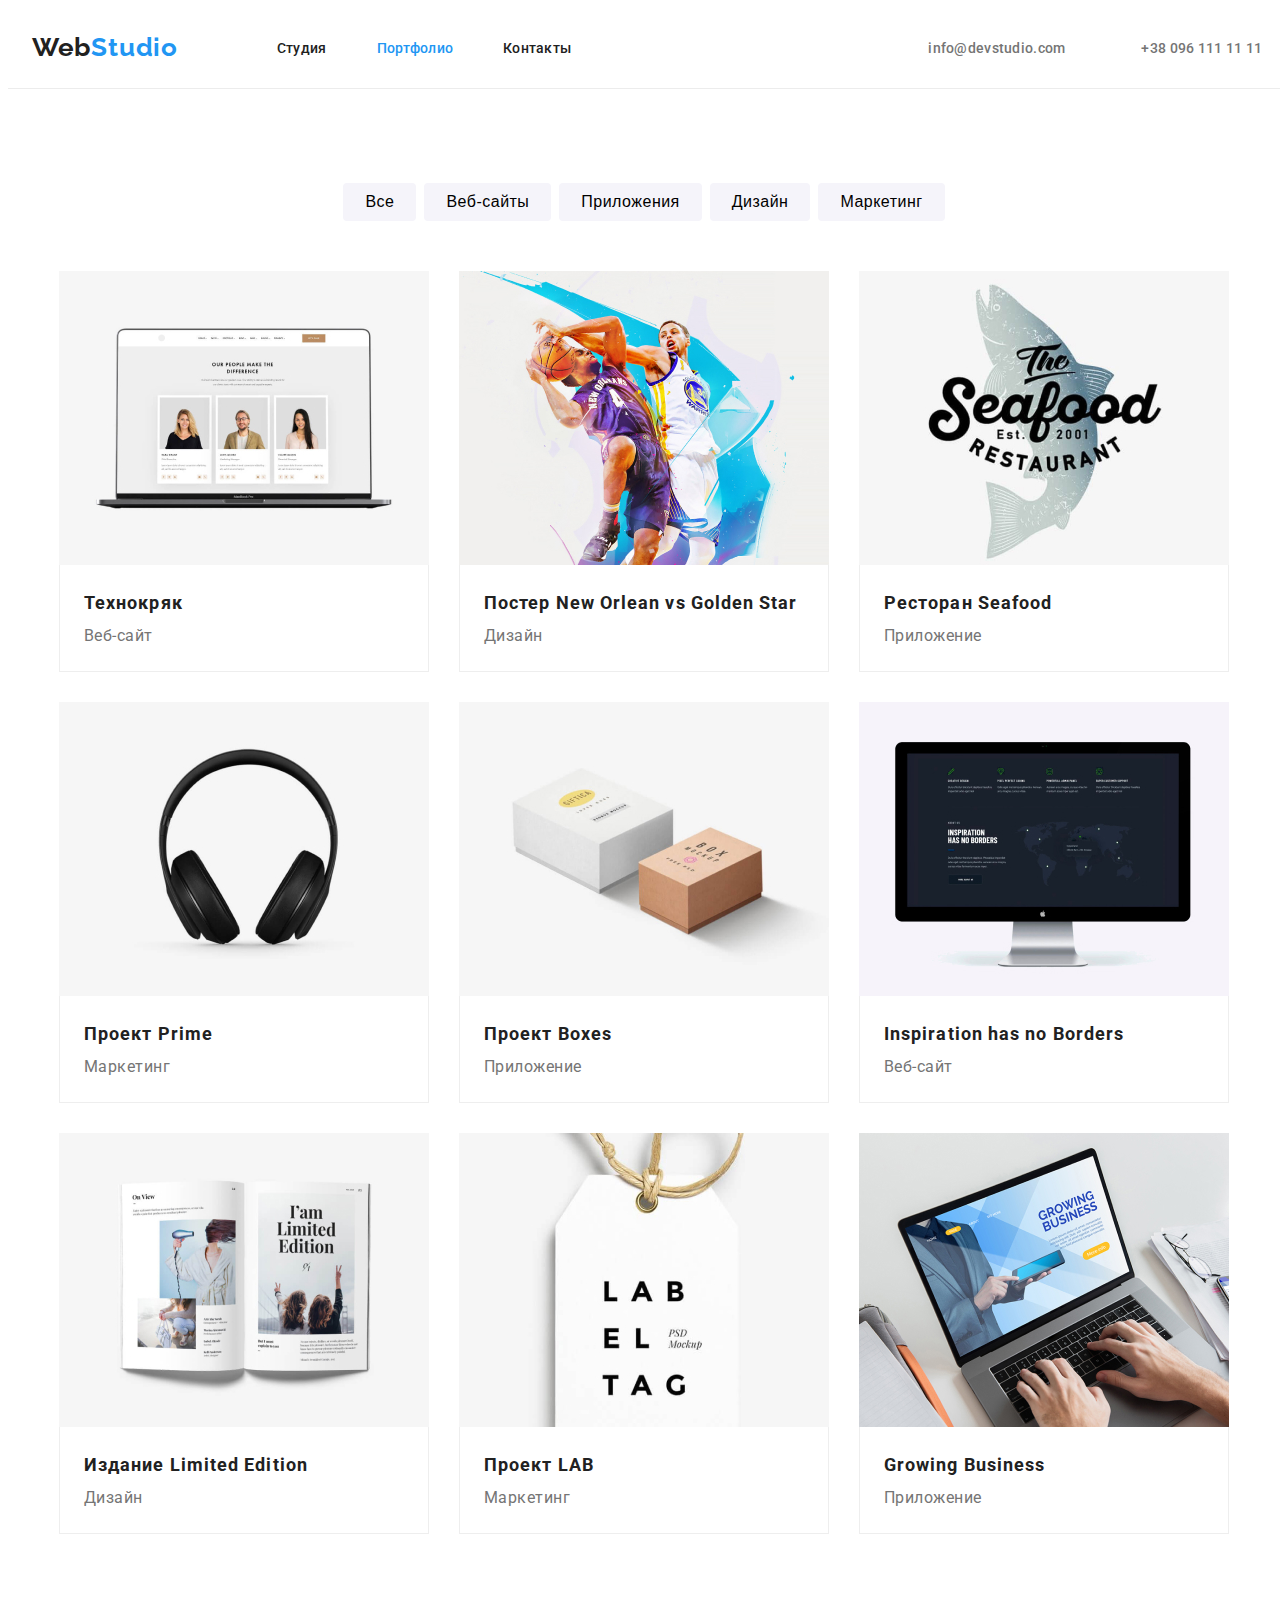
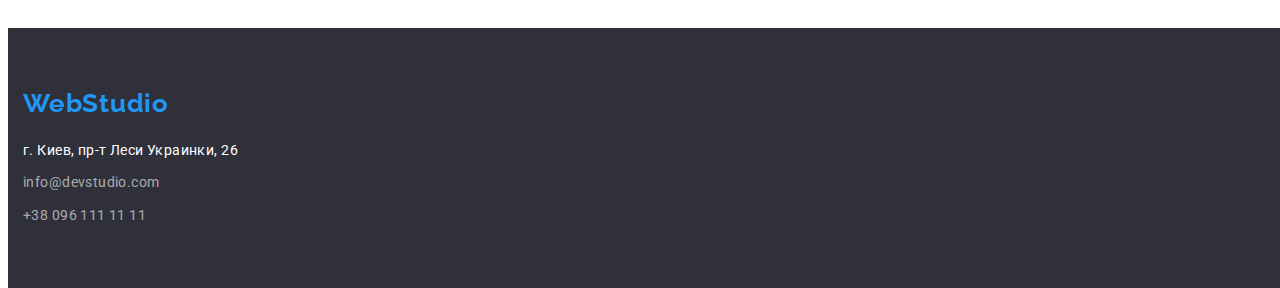
==== portfolio.html @ 8d71e58d "ДЗ№4" ====
<!DOCTYPE html>
<html lang="en">

<head>
    <meta charset="UTF-8">
    <meta http-equiv="X-UA-Compatible" content="IE=edge">
    <meta name="viewport" content="width=device-width, initial-scale=1.0">
    <title>WebStudio</title>
    <link rel="preconnect" href="https://fonts.gstatic.com">
    <link
        href="https://fonts.googleapis.com/css2?family=Raleway:wght@700&family=Roboto:wght@400;500;700;900&display=swap"
        rel="stylesheet">
    <link rel="stylesheet" href="https://cdnjs.cloudflare.com/ajax/libs/modern-normalize/1.0.0/modern-normalize.min.css"
        integrity="sha512-ISS7cAi1PEhQ8jnbJpJZMd29NlhNj4AWYyLOSp2CE/CsHxTCu+r+t0D2yoJudVrd0/8fTVPUVDzY5Tvli75u/g=="
        crossorigin="anonymous" referrerpolicy="no-referrer" />
    <link rel="stylesheet" href="./css/style.css">
</head>

<body>
   <div class="page">
    <header class="header">
        <!-- <div class="container-header"> -->
            <a class="logo-link link" href="./index.html"><span class="logo-web">Web</span>Studio</a>
            <nav class="navigation">
                <ul class="nav-list list">
                    <li class="list-item">
                        <a class="nav-list-item link" href="./index.html">Студия</a>
                    </li>
                    <li class="list-item">
                        <a class="nav-list-item link current" href="./portfolio.html">Портфолио</a>
                    </li>
                    <li class="list-item">
                        <a class="nav-list-item link" href="#">Контакты</a>
                    </li>
                </ul>
            </nav>
            <ul class="contact-list list">
                <li class="contact-list-item">
                    <a class="contact-list-item-link link" href="mailto:info@devstudio.com"
                        lang="en">info@devstudio.com</a>
                </li>
                <li class="contact-list-item">
                    <a class="contact-list-item-link link" href="tel:+380961111111">+38 096 111 11 11</a>
                </li>
            </ul>
        <!-- </div> -->
    </header>    
    <main class="main"> 
        <!-- <div class="container-main">              -->
                <ul class="filter-list list">
                    <li class="filter-list-item">
                        <button class="filter-text btn" type="button">Все</button>
                    </li>
                    <li class="filter-list-item">
                        <button class="filter-text btn" type="button">Веб-сайты</button>
                    </li>
                    <li class="filter-list-item">
                        <button class="filter-text btn" type="button">Приложения</button>
                    </li>
                    <li class="filter-list-item">
                        <button class="filter-text btn" type="button">Дизайн</button>
                    </li>
                    <li class="filter-list-item">
                        <button class="filter-text btn" type="button">Маркетинг</button>
                    </li>
                </ul>             
        <ul class="project-list list">
            <li class="project-list-item">
                <img src="./images/portfolio/tehno.jpg" alt="open page laptop" width="370" height="294">
                <div class="container-card">
                    <h3 class="project-list-title">Технокряк</h3>
                    <p class="project-list-text">Веб-сайт</p>
                </div>
            </li>
            <li class="project-list-item">
                <img src="./images/portfolio/poster.jpg" alt="basketball player with ball" width="370" height="294">
                <div class="container-card">
                    <h3 class="project-list-title">Постер New Orlean vs Golden Star</h3>
                    <p class="project-list-text">Дизайн</p>
                </div>
            </li>
            <li class="project-list-item">
                <img src="./images/portfolio/restoraunt.jpg" alt="restoraunt logo Seafood" width="370" height="294">
                <div class="container-card">
                    <h3 class="project-list-title">Ресторан Seafood</h3>
                    <p class="project-list-text">Приложение</p>
                </div>
            </li>
            <li class="project-list-item">
                <img src="./images/portfolio/prime.jpg" alt="headphones" width="370" height="294">
                <div class="container-card">
                    <h3 class="project-list-title">Проект Prime</h3>
                    <p class="project-list-text">Маркетинг</p>
                </div>
            </li>
            <li class="project-list-item">
                <img src="./images/portfolio/boxes.jpg" alt="boxes" width="370" height="294">
                <div class="container-card">
                    <h3 class="project-list-title">Проект Boxes</h3>
                    <p class="project-list-text">Приложение</p>
                </div>
            </li>
            <li class="project-list-item">
                <img src="./images/portfolio/inspiration.jpg" alt="open website" width="370" height="294">
                <div class="container-card">
                    <h3 class="project-list-title">Inspiration has no Borders</h3>
                    <p class="project-list-text">Веб-сайт</p>
                </div>
            </li>
            <li class="project-list-item">
                <img src="./images/portfolio/edition.jpg" alt="open magazine" width="370" height="294">
                <div class="container-card">
                    <h3 class="project-list-title">Издание Limited Edition</h3>
                    <p class="project-list-text">Дизайн</p>
                </div>
            </li>
            <li class="project-list-item">
                <img src="./images/portfolio/project.jpg" alt="marketing" width="370" height="294">
                <div class="container-card">
                    <h3 class="project-list-title">Проект LAB</h3>
                    <p class="project-list-text">Маркетинг</p>
                </div>
            </li>
            <li class="project-list-item">
                <img src="./images/portfolio/growing.jpg" alt="man working with laptop" width="370" height="294">
                <div class="container-card">
                    <h3 class="project-list-title">Growing Business</h3>
                    <p class="project-list-text">Приложение</p>
                </div>
            </li>
        </ul> 
    <!-- </div>    -->
   </main>
    <footer class="footer">
        <!-- <div class="container-footer"> -->
        <a class="footer-logo-link link" href="./index.html">Web<span class="footer-web">Studio</span></a>
        <address>
            <p class="addres">г. Киев, пр-т Леси Украинки, 26</p>
        </address>
        <ul class="footer-list list">
            <li class="footer-list-item">
                <a class="footer-list-item-link link" href="mailto:info@devstudio.com">info@devstudio.com</a>
            </li>
            <li class="footer-list-item">
                <a class="footer-list-item-link link" href="tel:+380961111111">+38 096 111 11 11</a>
            </li>
        </ul>
    <!-- </div> -->
    </footer>
   </div>
</body>

</html>
---- css/style.css ----
:root {
  /*background*/
  --c-white: #fff;
  --c-blue: #2196f3;
  --c-light: #eeeeee;
  --c-dark: #212121;
  --c-dark-blue: #2f303a;
  --c-light-grey: #e5e5e5;
  --c-grey: #f5f4fa;
  --btn: #188ce8;
  /*font*/

  --main-font: 'Raleway', sans-serif;

  /* text*/

  --txt-accent: #757575;
}
h1,
h2,
h3,
h4,
h5,
h6,
p {
  margin-top: 0;
  margin-bottom: 0;
}
ul,
ol {
  margin-top: 0;
  margin-bottom: 0;
  padding-left: 0;
}
img {
  display: block;
}

body {
  color: var(--c-dark);
  font-family: 'Roboto', sans-serif;
}
.page {
  position: absolute;
}

/*HEADER*/

.header {
  padding-left: 15px;
  padding-right: 15px;
  padding-top: 24px;
  padding-bottom: 25px;
  display: flex;
  justify-content: center;
  align-items: center;
  border-bottom: 1px solid #ececec;
}

.logo-link {
  display: inline-flex;
  font-family: 'Raleway', sans-serif;
  font-weight: 700;
  font-size: 26px;
  line-height: 1.19;
  letter-spacing: 0.03em;
  color: var(--c-blue);
  margin-right: 93px;
  padding: 0 6px;
}
.logo-web {
  color: var(--c-dark);
}
.nav-list {
  display: flex;
  margin-right: 331px;
}
.list-item:not(:last-child) {
  margin-right: 50px;
}
.nav-list-item {
  color: var(--c-dark);
  font-family: 'Roboto', sans-serif;
  font-weight: 500;
  font-size: 14px;
  line-height: 1.14;
  letter-spacing: 0.02em;
  width: 49px;
}

.nav-list-item.current {
  color: var(--c-blue);
}
.nav-list-item:hover,
.nav-list-item:focus {
  color: var(--c-blue);
}
.contact-list {
  display: inline-flex;
}
.contact-list-item:not(:last-child) {
  margin-right: 50px;
}
.contact-list-item-link::before{
  display: inline-flex;
  width: 16px;
  height: 12px;
  content: "";
  background-image: url('../images/sprite/symbol-defs#icon-envelop.svg');
  margin-right: 10px;
}
.contact-list-item-link {
  color: var(--txt-accent);
  font-weight: 500;
  font-size: 14px;
  line-height: 1.14;
  letter-spacing: 0.02em;
}
.contact-list-item-link:hover,
.contact-list-item-link:focus {
  color: var(--c-blue);
}
/*################################*/

/* HEADER PAGE*/

.header-page {
  background-color: var(--c-dark-blue);
  background-image: linear-gradient(
      rgba(47, 48, 58, 0.4),
      rgba(47, 48, 58, 0.4)
    ),
    url('../images/bg.jpg');
  background-position: center;
  background-size: cover;
  background-repeat: no-repeat;
  min-width: 1600px;

  text-align: center;
  padding-top: 200px;
  padding-bottom: 200px;
}
.header-page-btn {
  font-weight: 700;
  font-size: 16px;
  line-height: 1.87;
  align-items: center;
  text-align: center;
  letter-spacing: 0.06em;
  background-color: var(--c-blue);
  color: var(--c-white);
  width: 200px;
  height: 50px;
  box-shadow: 0px 4px 4px rgba(0, 0, 0, 0.15);
}
.header-page-text {
  font-weight: 900;
  font-size: 44px;
  line-height: 1.36;
  text-align: center;
  letter-spacing: 0.06em;
  text-transform: uppercase;
  color: var(--c-white);
  margin-bottom: 30px;
}
/*##################################*/

/*COMPONENTS*/

.list {
  list-style: none;
}
.link {
  text-decoration: none;
}
.btn {
  cursor: pointer;
  border: none;
  border-radius: 4px;
}
.btn:hover,
.btn:focus {
  background-color: var(--btn);
  color: var(--c-white);
}
/*####################################*/

/* FEATURES */

.features {
  display: flex;
  justify-content: center;
  padding-top: 94px;
  padding-bottom: 94px;
  padding-left: 15px;
  padding-right: 15px;
}
.feature-list {
  display: inline-flex;
}
.feature-list-item {
  width: 270px;
  box-sizing: border-box;
}
.feature-list-item:not(:last-child) {
  margin-right: 30px;
}
.feature-subtitle {
  font-weight: 700;
  font-size: 14px;
  line-height: 1.14;
  letter-spacing: 0.03em;
  text-transform: uppercase;
  margin-bottom: 10px;
}
.feature-subtitle-text {
  font-size: 14px;
  line-height: 1.71;
  letter-spacing: 0.03em;
  color: var(--txt-accent);
}
/*################################*/

/* SPECIFICATION */

.specification {
  padding-bottom: 94px;
  padding-left: 15px;
  padding-right: 15px;
}
.specification-list {
  display: flex;
  justify-content: center;
}
.specification-list-item:not(:last-child) {
  margin-right: 30px;
}
.specification-title {
  font-weight: 700;
  font-size: 36px;
  line-height: 1.67;
  text-align: center;
  letter-spacing: 0.03em;
  margin-bottom: 50px;
}
/*###################################*/

/* TEAM */

.team-container {
  background-color: var(--c-grey);
  padding-top: 94px;
  padding-bottom: 94px;
  padding-left: 15px;
  padding-right: 15px;
}
.team-list {
  display: flex;
  justify-content: center;
}
.team-title {
  font-weight: 700;
  font-size: 36px;
  line-height: 1.67;
  text-align: center;
  letter-spacing: 0.03em;
  margin-bottom: 50px;
}
.team-list-item:not(:last-child) {
  margin-right: 30px;
}
.team-list-item {
  width: 270px;
  box-shadow: 0 4px 8px 0 rgba(0, 0, 0, 0.2);
  transition: 0.3s;
  border-radius: 4px;
}
.team-list-item-card {
  box-sizing: border-box;
  padding: 30px 32px;
}
.team-list-item-title {
  font-weight: 500;
  font-size: 16px;
  line-height: 19px;
  text-align: center;
  letter-spacing: 0.03em;
  margin-bottom: 10px;
}
.team-list-item-text {
  font-size: 16px;
  line-height: 19px;
  text-align: center;
  letter-spacing: 0.03em;
  color: var(--txt-accent);
}
/*#############################*/

/*FOOTER*/

.footer {
  background-color: var(--c-dark-blue);
  padding-bottom: 60px;
  padding-top: 60px;
  padding-left: 15px;
  padding-right: 15px;
  box-sizing: border-box;
}
.footer-logo-link {
  font-family: 'Raleway', sans-serif;
  font-weight: 700;
  font-size: 26px;
  line-height: 1.19;
  letter-spacing: 0.03em;
  color: var(--c-blue);
  margin-bottom: 20px;
  display: flex;
}
.footer-list-item:not(:last-child) {
  margin-bottom: 9px;
}
.footer-list-item-link {
  font-family: 'Roboto', sans-serif;
  font-size: 14px;
  line-height: 1.71;
  letter-spacing: 0.03em;
  color: rgba(255, 255, 255, 0.6);
}
.footer-list-item-link:hover,
.footer-list-item-link:focus {
  color: var(--c-blue);
}
.footer-web {
  color: var(--txt-c-white);
}
.addres {
  font-family: 'Roboto', sans-serif;
  font-style: normal;
  font-size: 14px;
  line-height: 1.71;
  letter-spacing: 0.03em;
  color: var(--c-white);
  margin-bottom: 9px;
}
/*#############################*/

/*  PORTFOLIO  */

.main {
  padding-left: 15px;
  padding-right: 15px;
  padding-top: 94px;
  padding-bottom: 94px;
}
/* FILTERS */

.filter-list {
  display: flex;
  justify-content: center;
  margin-bottom: 50px;
}
.filter-list-item {
  display: flex;
}
.filter-list-item:not(:last-child) {
  margin-right: 8px;
}
.filter-text {
  font-weight: 500;
  font-size: 16px;
  line-height: 1.62;
  text-align: center;
  letter-spacing: 0.03em;
  background-color: var(--c-grey);
  padding: 6px 22px;
}
/*#####################*/

/* PROJECT */

.project-list {
  display: flex;
  flex-wrap: wrap;
  justify-content: center;
}
.project-list-item:not(:nth-child(3n)) {
  margin-right: 30px;
}
.project-list-item:not(:nth-last-child(-n + 3)) {
  margin-bottom: 30px;
}
.container-card {
  padding: 20px 24px;
  border-bottom: 1px solid var(--c-light);
  border-left: 1px solid var(--c-light);
  border-right: 1px solid var(--c-light);
}
.project-list-title {
  font-weight: 700;
  font-size: 18px;
  line-height: 2;
  letter-spacing: 0.06em;
}
.project-list-text {
  font-size: 16px;
  line-height: 1.87;
  letter-spacing: 0.03em;
  color: var(--txt-accent);
}
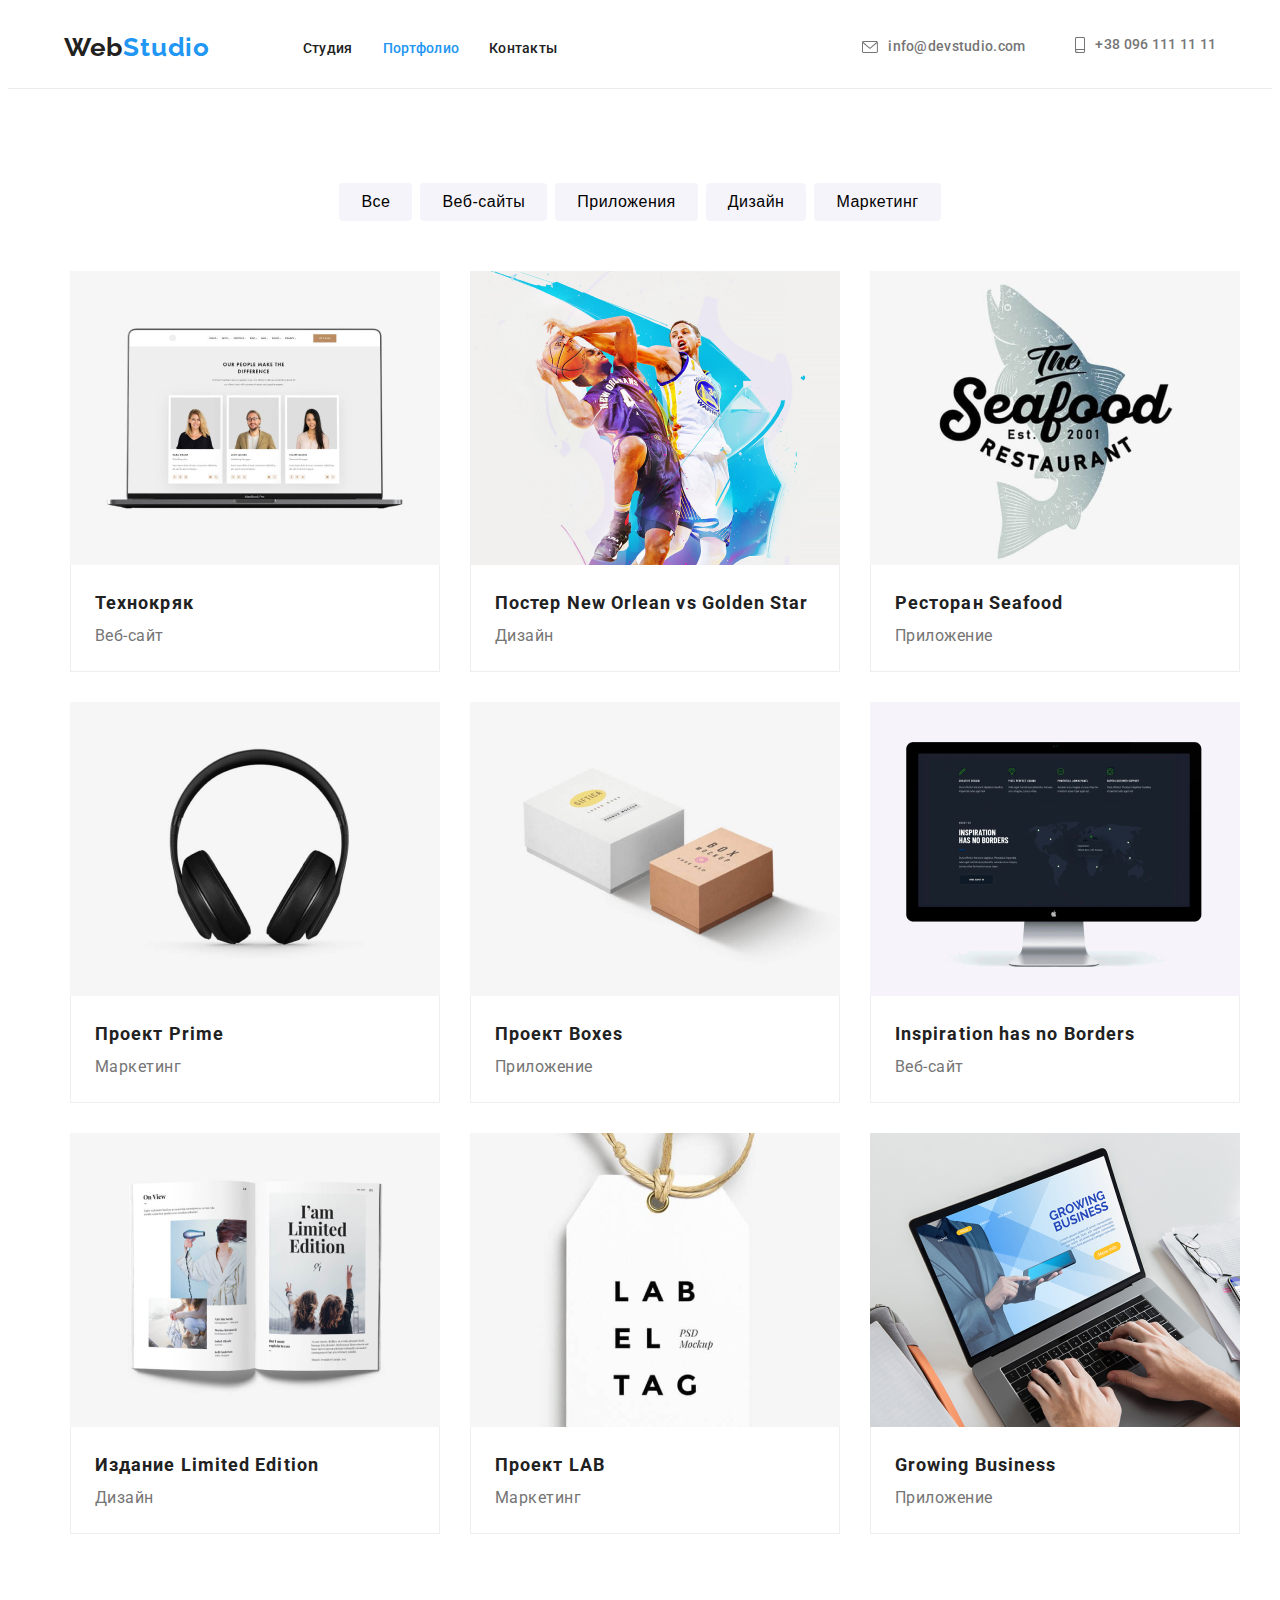
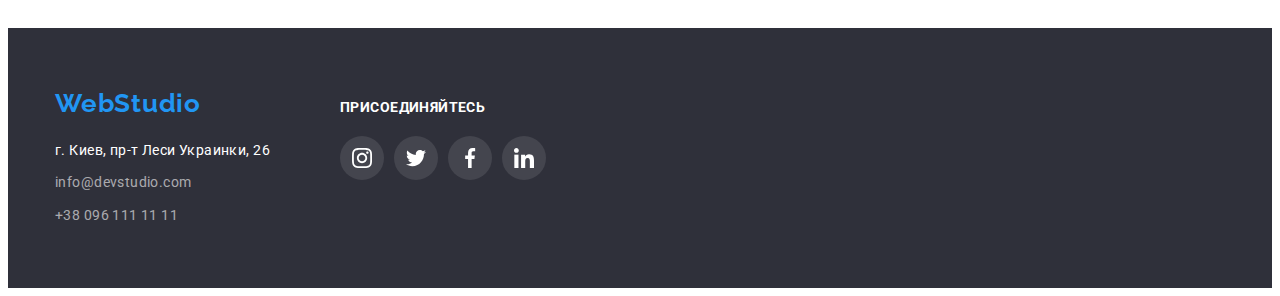
==== commit 3379e156: "ДЗ №4-1" ====
--- a/portfolio.html
+++ b/portfolio.html
@@ -17,9 +17,8 @@
 </head>
 
 <body>
-   <div class="page">
     <header class="header">
-        <!-- <div class="container-header"> -->
+        <div class="container container-header">
             <a class="logo-link link" href="./index.html"><span class="logo-web">Web</span>Studio</a>
             <nav class="navigation">
                 <ul class="nav-list list">
@@ -36,118 +35,158 @@
             </nav>
             <ul class="contact-list list">
                 <li class="contact-list-item">
-                    <a class="contact-list-item-link link" href="mailto:info@devstudio.com"
-                        lang="en">info@devstudio.com</a>
+                    <a class="contact-list-item-link link" href="mailto:info@devstudio.com" lang="en">
+                        <svg class="contact-list-item-link-icon icon-envelope">
+                            <use href="./images/sprite/sprite.svg#icon-envelope"></use>
+                        </svg>
+                        info@devstudio.com</a>
                 </li>
                 <li class="contact-list-item">
-                    <a class="contact-list-item-link link" href="tel:+380961111111">+38 096 111 11 11</a>
+                    <a class="contact-list-item-link link" href="tel:+380961111111">
+                        <svg class="contact-list-item-link-icon icon-smartphone">
+                            <use href="./images/sprite/sprite.svg#icon-smartphone"></use>
+                        </svg>
+                        +38 096 111 11 11</a>
+                </li>
+        </div>
+    </header>
+    <main class="main">
+        <div class="container container-main">
+            <ul class="filter-list list">
+                <li class="filter-list-item">
+                    <button class="filter-text btn" type="button">Все</button>
+                </li>
+                <li class="filter-list-item">
+                    <button class="filter-text btn" type="button">Веб-сайты</button>
+                </li>
+                <li class="filter-list-item">
+                    <button class="filter-text btn" type="button">Приложения</button>
+                </li>
+                <li class="filter-list-item">
+                    <button class="filter-text btn" type="button">Дизайн</button>
+                </li>
+                <li class="filter-list-item">
+                    <button class="filter-text btn" type="button">Маркетинг</button>
                 </li>
             </ul>
-        <!-- </div> -->
-    </header>    
-    <main class="main"> 
-        <!-- <div class="container-main">              -->
-                <ul class="filter-list list">
-                    <li class="filter-list-item">
-                        <button class="filter-text btn" type="button">Все</button>
+            <ul class="project-list list">
+                <li class="project-list-item">
+                    <img src="./images/portfolio/tehno.jpg" alt="open page laptop" width="370" height="294">
+                    <div class="container-card">
+                        <h3 class="project-list-title">Технокряк</h3>
+                        <p class="project-list-text">Веб-сайт</p>
+                    </div>
+                </li>
+                <li class="project-list-item">
+                    <img src="./images/portfolio/poster.jpg" alt="basketball player with ball" width="370" height="294">
+                    <div class="container-card">
+                        <h3 class="project-list-title">Постер New Orlean vs Golden Star</h3>
+                        <p class="project-list-text">Дизайн</p>
+                    </div>
+                </li>
+                <li class="project-list-item">
+                    <img src="./images/portfolio/restoraunt.jpg" alt="restoraunt logo Seafood" width="370" height="294">
+                    <div class="container-card">
+                        <h3 class="project-list-title">Ресторан Seafood</h3>
+                        <p class="project-list-text">Приложение</p>
+                    </div>
+                </li>
+                <li class="project-list-item">
+                    <img src="./images/portfolio/prime.jpg" alt="headphones" width="370" height="294">
+                    <div class="container-card">
+                        <h3 class="project-list-title">Проект Prime</h3>
+                        <p class="project-list-text">Маркетинг</p>
+                    </div>
+                </li>
+                <li class="project-list-item">
+                    <img src="./images/portfolio/boxes.jpg" alt="boxes" width="370" height="294">
+                    <div class="container-card">
+                        <h3 class="project-list-title">Проект Boxes</h3>
+                        <p class="project-list-text">Приложение</p>
+                    </div>
+                </li>
+                <li class="project-list-item">
+                    <img src="./images/portfolio/inspiration.jpg" alt="open website" width="370" height="294">
+                    <div class="container-card">
+                        <h3 class="project-list-title">Inspiration has no Borders</h3>
+                        <p class="project-list-text">Веб-сайт</p>
+                    </div>
+                </li>
+                <li class="project-list-item">
+                    <img src="./images/portfolio/edition.jpg" alt="open magazine" width="370" height="294">
+                    <div class="container-card">
+                        <h3 class="project-list-title">Издание Limited Edition</h3>
+                        <p class="project-list-text">Дизайн</p>
+                    </div>
+                </li>
+                <li class="project-list-item">
+                    <img src="./images/portfolio/project.jpg" alt="marketing" width="370" height="294">
+                    <div class="container-card">
+                        <h3 class="project-list-title">Проект LAB</h3>
+                        <p class="project-list-text">Маркетинг</p>
+                    </div>
+                </li>
+                <li class="project-list-item">
+                    <img src="./images/portfolio/growing.jpg" alt="man working with laptop" width="370" height="294">
+                    <div class="container-card">
+                        <h3 class="project-list-title">Growing Business</h3>
+                        <p class="project-list-text">Приложение</p>
+                    </div>
+                </li>
+            </ul>
+        </div>
+    </main>
+    <footer class="footer">
+        <div class="container container-footer">
+            <div class="container-addres-contact">
+                <a class="footer-logo-link link" href="./index.html">Web<span class="footer-web">Studio</span></a>
+                <address>
+                    <p class="addres">г. Киев, пр-т Леси Украинки, 26</p>
+                </address>
+                <ul class="footer-list list">
+                    <li class="footer-list-item">
+                        <a class="footer-list-item-link link" href="mailto:info@devstudio.com">info@devstudio.com</a>
                     </li>
-                    <li class="filter-list-item">
-                        <button class="filter-text btn" type="button">Веб-сайты</button>
+                    <li class="footer-list-item">
+                        <a class="footer-list-item-link link" href="tel:+380961111111">+38 096 111 11 11</a>
                     </li>
-                    <li class="filter-list-item">
-                        <button class="filter-text btn" type="button">Приложения</button>
+                </ul>
+            </div>
+            <div class="container-footer-social">
+                <h3 class="footer-social-title">присоединяйтесь</h3>
+                <ul class="footer-social-list list">
+                    <li class="footer-social-list-item">
+                        <a href="" class="footer-social-list-item-link link">
+                            <svg class="footer-social-list-item-link-icon">
+                                <use href="./images/sprite/sprite.svg#icon-instagram"></use>
+                            </svg>
+                        </a>
                     </li>
-                    <li class="filter-list-item">
-                        <button class="filter-text btn" type="button">Дизайн</button>
+                    <li class="footer-social-list-item">
+                        <a href="" class="footer-social-list-item-link link">
+                            <svg class="footer-social-list-item-link-icon">
+                                <use href="./images/sprite/sprite.svg#icon-twitter"></use>
+                            </svg>
+                        </a>
                     </li>
-                    <li class="filter-list-item">
-                        <button class="filter-text btn" type="button">Маркетинг</button>
+                    <li class="footer-social-list-item">
+                        <a href="" class="footer-social-list-item-link link">
+                            <svg class="footer-social-list-item-link-icon">
+                                <use href="./images/sprite/sprite.svg#icon-facebook"></use>
+                            </svg>
+                        </a>
                     </li>
-                </ul>             
-        <ul class="project-list list">
-            <li class="project-list-item">
-                <img src="./images/portfolio/tehno.jpg" alt="open page laptop" width="370" height="294">
-                <div class="container-card">
-                    <h3 class="project-list-title">Технокряк</h3>
-                    <p class="project-list-text">Веб-сайт</p>
-                </div>
-            </li>
-            <li class="project-list-item">
-                <img src="./images/portfolio/poster.jpg" alt="basketball player with ball" width="370" height="294">
-                <div class="container-card">
-                    <h3 class="project-list-title">Постер New Orlean vs Golden Star</h3>
-                    <p class="project-list-text">Дизайн</p>
-                </div>
-            </li>
-            <li class="project-list-item">
-                <img src="./images/portfolio/restoraunt.jpg" alt="restoraunt logo Seafood" width="370" height="294">
-                <div class="container-card">
-                    <h3 class="project-list-title">Ресторан Seafood</h3>
-                    <p class="project-list-text">Приложение</p>
-                </div>
-            </li>
-            <li class="project-list-item">
-                <img src="./images/portfolio/prime.jpg" alt="headphones" width="370" height="294">
-                <div class="container-card">
-                    <h3 class="project-list-title">Проект Prime</h3>
-                    <p class="project-list-text">Маркетинг</p>
-                </div>
-            </li>
-            <li class="project-list-item">
-                <img src="./images/portfolio/boxes.jpg" alt="boxes" width="370" height="294">
-                <div class="container-card">
-                    <h3 class="project-list-title">Проект Boxes</h3>
-                    <p class="project-list-text">Приложение</p>
-                </div>
-            </li>
-            <li class="project-list-item">
-                <img src="./images/portfolio/inspiration.jpg" alt="open website" width="370" height="294">
-                <div class="container-card">
-                    <h3 class="project-list-title">Inspiration has no Borders</h3>
-                    <p class="project-list-text">Веб-сайт</p>
-                </div>
-            </li>
-            <li class="project-list-item">
-                <img src="./images/portfolio/edition.jpg" alt="open magazine" width="370" height="294">
-                <div class="container-card">
-                    <h3 class="project-list-title">Издание Limited Edition</h3>
-                    <p class="project-list-text">Дизайн</p>
-                </div>
-            </li>
-            <li class="project-list-item">
-                <img src="./images/portfolio/project.jpg" alt="marketing" width="370" height="294">
-                <div class="container-card">
-                    <h3 class="project-list-title">Проект LAB</h3>
-                    <p class="project-list-text">Маркетинг</p>
-                </div>
-            </li>
-            <li class="project-list-item">
-                <img src="./images/portfolio/growing.jpg" alt="man working with laptop" width="370" height="294">
-                <div class="container-card">
-                    <h3 class="project-list-title">Growing Business</h3>
-                    <p class="project-list-text">Приложение</p>
-                </div>
-            </li>
-        </ul> 
-    <!-- </div>    -->
-   </main>
-    <footer class="footer">
-        <!-- <div class="container-footer"> -->
-        <a class="footer-logo-link link" href="./index.html">Web<span class="footer-web">Studio</span></a>
-        <address>
-            <p class="addres">г. Киев, пр-т Леси Украинки, 26</p>
-        </address>
-        <ul class="footer-list list">
-            <li class="footer-list-item">
-                <a class="footer-list-item-link link" href="mailto:info@devstudio.com">info@devstudio.com</a>
-            </li>
-            <li class="footer-list-item">
-                <a class="footer-list-item-link link" href="tel:+380961111111">+38 096 111 11 11</a>
-            </li>
-        </ul>
-    <!-- </div> -->
+                    <li class="footer-social-list-item">
+                        <a href="" class="footer-social-list-item-link link">
+                            <svg class="footer-social-list-item-link-icon">
+                                <use href="./images/sprite/sprite.svg#icon-linkedin"></use>
+                            </svg>
+                        </a>
+                    </li>
+                </ul>
+            </div>
+        </div>
     </footer>
-   </div>
 </body>
 
 </html>--- a/css/style.css
+++ b/css/style.css
@@ -8,6 +8,7 @@
   --c-light-grey: #e5e5e5;
   --c-grey: #f5f4fa;
   --btn: #188ce8;
+  --c-social: #afb1b8;
   /*font*/
 
   --main-font: 'Raleway', sans-serif;
@@ -40,21 +41,26 @@
   color: var(--c-dark);
   font-family: 'Roboto', sans-serif;
 }
-.page {
-  position: absolute;
-}
-
-/*HEADER*/
-
-.header {
+.container {
   padding-left: 15px;
   padding-right: 15px;
+  max-width: 1200px;
+  margin: 0 auto;
+}
+
+/*HEADER*/
+
+.header {
+  border-bottom: 1px solid #ececec;
+  max-width: 1600px;
+  margin: 0 auto;
+}
+.container-header {
   padding-top: 24px;
   padding-bottom: 25px;
   display: flex;
   justify-content: center;
   align-items: center;
-  border-bottom: 1px solid #ececec;
 }
 
 .logo-link {
@@ -66,17 +72,16 @@
   letter-spacing: 0.03em;
   color: var(--c-blue);
   margin-right: 93px;
-  padding: 0 6px;
 }
 .logo-web {
   color: var(--c-dark);
 }
 .nav-list {
   display: flex;
-  margin-right: 331px;
+  margin-right: 305px;
 }
 .list-item:not(:last-child) {
-  margin-right: 50px;
+  margin-right: 30px;
 }
 .nav-list-item {
   color: var(--c-dark);
@@ -97,17 +102,10 @@
 }
 .contact-list {
   display: inline-flex;
+  align-items: center;
 }
 .contact-list-item:not(:last-child) {
   margin-right: 50px;
-}
-.contact-list-item-link::before{
-  display: inline-flex;
-  width: 16px;
-  height: 12px;
-  content: "";
-  background-image: url('../images/sprite/symbol-defs#icon-envelop.svg');
-  margin-right: 10px;
 }
 .contact-list-item-link {
   color: var(--txt-accent);
@@ -115,30 +113,44 @@
   font-size: 14px;
   line-height: 1.14;
   letter-spacing: 0.02em;
+  display: inline-flex;
+  align-items: center;
 }
 .contact-list-item-link:hover,
 .contact-list-item-link:focus {
   color: var(--c-blue);
 }
+.contact-list-item-link-icon {
+  fill: currentColor;
+  margin-right: 10px;
+}
+.icon-envelope {
+  width: 16px;
+  height: 12px;
+}
+.icon-smartphone {
+  width: 10px;
+  height: 16px;
+}
+
 /*################################*/
 
 /* HEADER PAGE*/
 
-.header-page {
+.header-page-container {
   background-color: var(--c-dark-blue);
   background-image: linear-gradient(
       rgba(47, 48, 58, 0.4),
       rgba(47, 48, 58, 0.4)
     ),
-    url('../images/bg.jpg');
+    url(../images/bg.jpg);
   background-position: center;
   background-size: cover;
   background-repeat: no-repeat;
-  min-width: 1600px;
-
   text-align: center;
   padding-top: 200px;
   padding-bottom: 200px;
+  max-width: 1600px;
 }
 .header-page-btn {
   font-weight: 700;
@@ -182,18 +194,19 @@
 .btn:focus {
   background-color: var(--btn);
   color: var(--c-white);
+  box-shadow: 0px 3px 1px rgba(0, 0, 0, 0.1), 0px 1px 2px rgba(0, 0, 0, 0.08),
+    0px 2px 2px rgba(0, 0, 0, 0.12);
+  border-radius: 4px;
 }
 /*####################################*/
 
 /* FEATURES */
 
-.features {
+.container-features {
   display: flex;
   justify-content: center;
   padding-top: 94px;
   padding-bottom: 94px;
-  padding-left: 15px;
-  padding-right: 15px;
 }
 .feature-list {
   display: inline-flex;
@@ -205,6 +218,14 @@
 .feature-list-item:not(:last-child) {
   margin-right: 30px;
 }
+.feature-list-item-icon {
+  height: 120px;
+  width: 270px;
+  display: inline-flex;
+  padding: 25px 100px;
+  margin-bottom: 30px;
+  background-color: var(--c-grey);
+}
 .feature-subtitle {
   font-weight: 700;
   font-size: 14px;
@@ -219,14 +240,13 @@
   letter-spacing: 0.03em;
   color: var(--txt-accent);
 }
+
 /*################################*/
 
 /* SPECIFICATION */
 
-.specification {
+.container-specification {
   padding-bottom: 94px;
-  padding-left: 15px;
-  padding-right: 15px;
 }
 .specification-list {
   display: flex;
@@ -247,12 +267,14 @@
 
 /* TEAM */
 
+.team {
+  background-color: var(--c-grey);
+  margin: 0 auto;
+  max-width: 1600px;
+}
 .team-container {
-  background-color: var(--c-grey);
   padding-top: 94px;
   padding-bottom: 94px;
-  padding-left: 15px;
-  padding-right: 15px;
 }
 .team-list {
   display: flex;
@@ -278,11 +300,41 @@
 .team-list-item-card {
   box-sizing: border-box;
   padding: 30px 32px;
+  background-color: var(--c-white);
+}
+.team-container-card-social-list {
+  display: flex;
+}
+.team-container-card-social-list-item-link {
+  display: inline-flex;
+  border-radius: 50%;
+  justify-content: center;
+  align-items: center;
+  width: 44px;
+  height: 44px;
+}
+.team-container-card-social-list-item:not(:last-child) {
+  margin-right: 10px;
+}
+.team-container-card-social-list-item-link-icon {
+  height: 20px;
+  width: 20px;
+  fill: var(--c-social);
+}
+.team-container-card-social-list-item-link:hover,
+.team-container-card-social-list-item-link:focus {
+  background-color: var(--c-blue);
+}
+.team-container-card-social-list-item-link:hover
+  .team-container-card-social-list-item-link-icon,
+.team-container-card-social-list-item-link:focus
+  .team-container-card-social-list-item-link-icon {
+  fill: var(--c-white);
 }
 .team-list-item-title {
   font-weight: 500;
   font-size: 16px;
-  line-height: 19px;
+  line-height: 1.18;
   text-align: center;
   letter-spacing: 0.03em;
   margin-bottom: 10px;
@@ -293,17 +345,68 @@
   text-align: center;
   letter-spacing: 0.03em;
   color: var(--txt-accent);
+  margin-bottom: 16px;
 }
 /*#############################*/
 
+/* CLIENT */
+
+.client-container {
+  padding-top: 94px;
+  padding-bottom: 94px;
+}
+.client-title {
+  font-weight: 700;
+  font-size: 36px;
+  line-height: 1.17;
+  text-align: center;
+  letter-spacing: 0.03em;
+  margin-bottom: 50px;
+}
+.client-list {
+  display: flex;
+  justify-content: center;
+}
+.client-list-item {
+  display: inline-flex;
+  justify-content: center;
+  align-items: center;
+  border: 1px solid var(--c-social);
+  border-radius: 4px;
+}
+.client-list-item:not(:last-child) {
+  margin-right: 30px;
+}
+.client-list-item-link {
+  display: inline-flex;
+  width: 170px;
+  height: 92px;
+  padding: 16px 32px;
+}
+.client-list-item-link-icon {
+  fill: var(--c-social);
+}
+.client-list-item-link:hover .client-list-item-link-icon,
+.client-list-item-link:focus .client-list-item-link-icon {
+  fill: var(--c-blue);
+}
+.client-list-item:hover,
+.client-list-item:focus {
+  border: 2px solid var(--c-blue);
+  border-radius: 0;
+}
+/* ############################# */
 /*FOOTER*/
 
 .footer {
+  max-width: 1600px;
+  margin: 0 auto;
   background-color: var(--c-dark-blue);
+}
+.container-footer {
+  display: flex;
   padding-bottom: 60px;
   padding-top: 60px;
-  padding-left: 15px;
-  padding-right: 15px;
   box-sizing: border-box;
 }
 .footer-logo-link {
@@ -342,13 +445,50 @@
   color: var(--c-white);
   margin-bottom: 9px;
 }
+.container-footer-social {
+  padding-top: 12px;
+  margin-left: 70px;
+}
+.footer-social-list {
+  display: flex;
+}
+.footer-social-list-item:not(:last-child) {
+  margin-right: 10px;
+}
+.footer-social-list-item-link {
+  display: inline-flex;
+  width: 44px;
+  height: 44px;
+  border-radius: 50%;
+  background-color: rgba(255, 255, 255, 0.1);
+  align-items: center;
+  justify-content: center;
+}
+.footer-social-list-item-link:hover,
+.footer-social-list-item-link:focus {
+  background-color: var(--c-blue);
+}
+.footer-social-list-item-link-icon {
+  display: inline-flexbox;
+  height: 20px;
+  width: 20px;
+  fill: var(--c-white);
+}
+
+.footer-social-title {
+  font-weight: 700;
+  font-size: 14px;
+  line-height: 1.14;
+  letter-spacing: 0.03em;
+  text-transform: uppercase;
+  color: var(--c-white);
+  margin-bottom: 20px;
+}
 /*#############################*/
 
 /*  PORTFOLIO  */
 
-.main {
-  padding-left: 15px;
-  padding-right: 15px;
+.container-main {
   padding-top: 94px;
   padding-bottom: 94px;
 }
@@ -382,6 +522,16 @@
   display: flex;
   flex-wrap: wrap;
   justify-content: center;
+  margin-right: -30px;
+}
+.project-list-item:hover,
+.project-list-item:focus {
+  background-color: var(--c-white);
+  border: 1px solid var(--c-light);
+  box-sizing: border-box;
+  box-shadow: 0px 1px 1px rgba(0, 0, 0, 0.12), 0px 4px 4px rgba(0, 0, 0, 0.06),
+    1px 4px 6px rgba(0, 0, 0, 0.16);
+  cursor: pointer;
 }
 .project-list-item:not(:nth-child(3n)) {
   margin-right: 30px;
